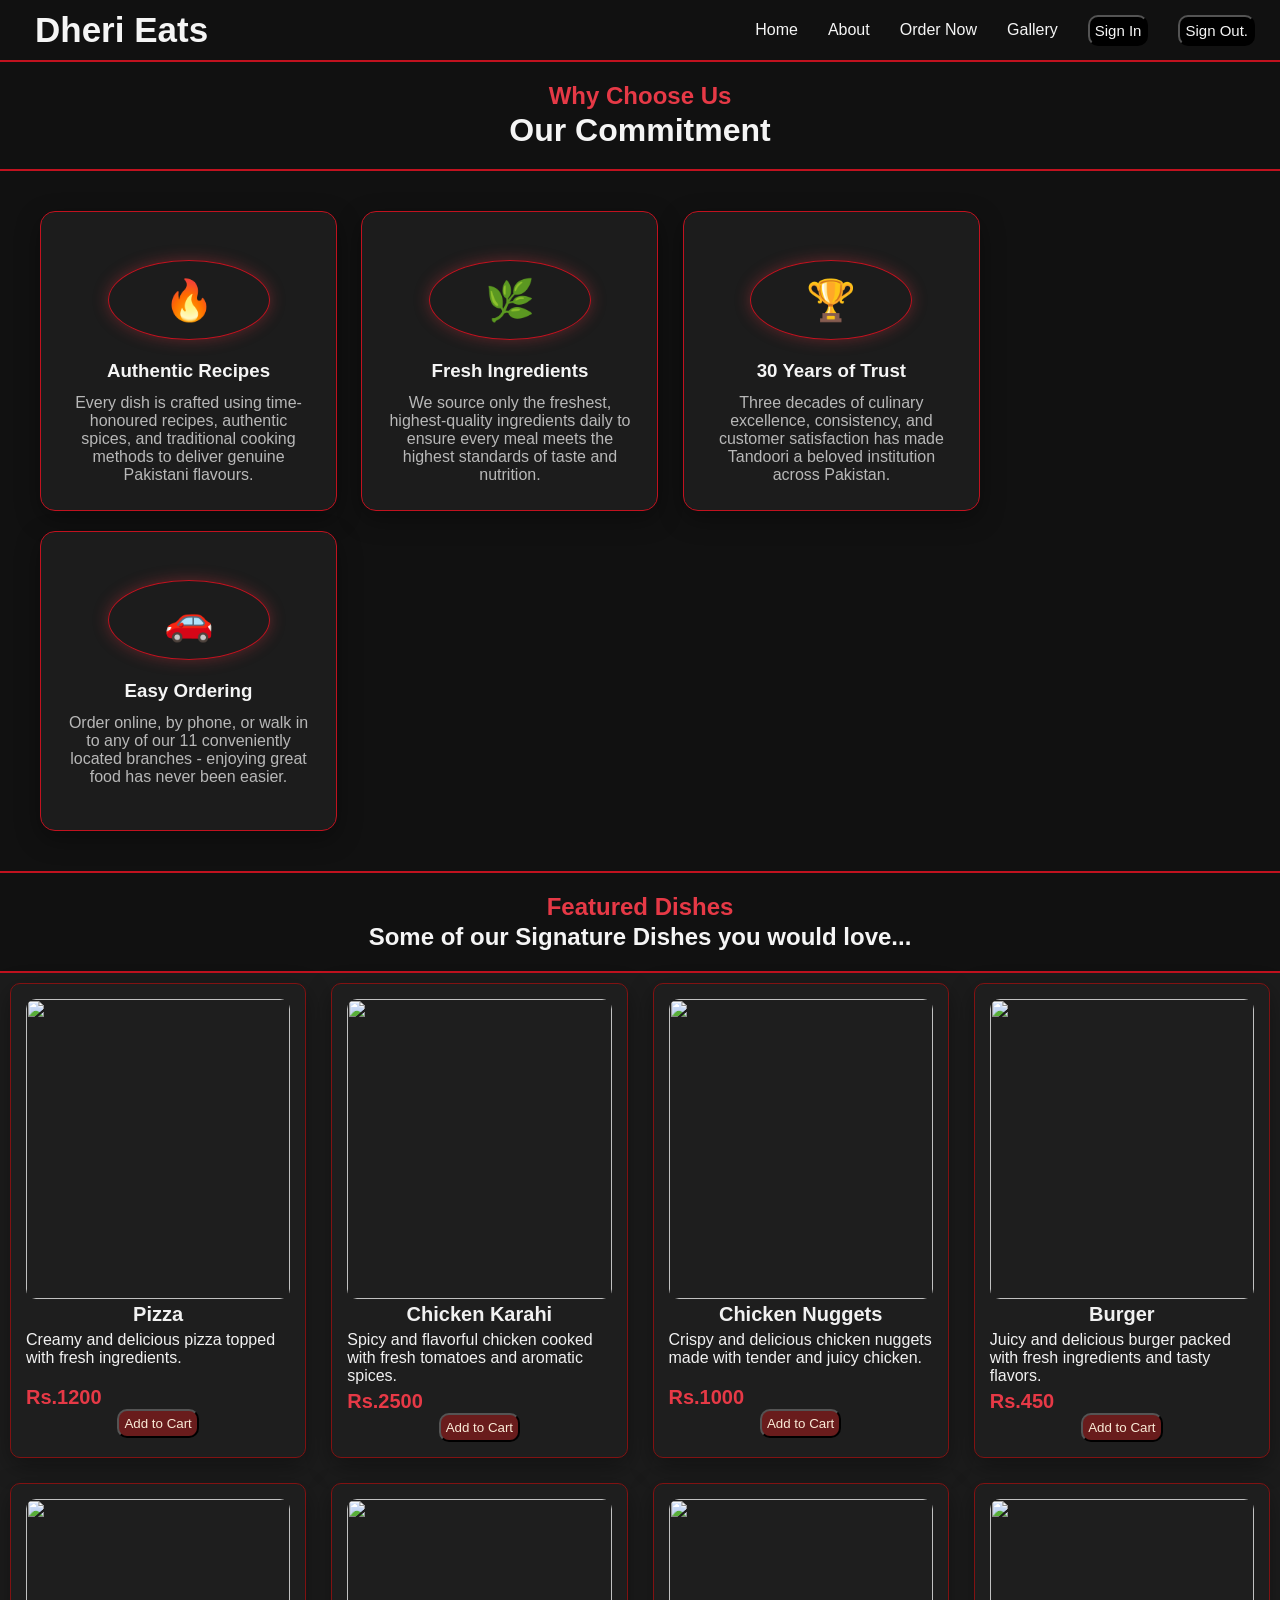
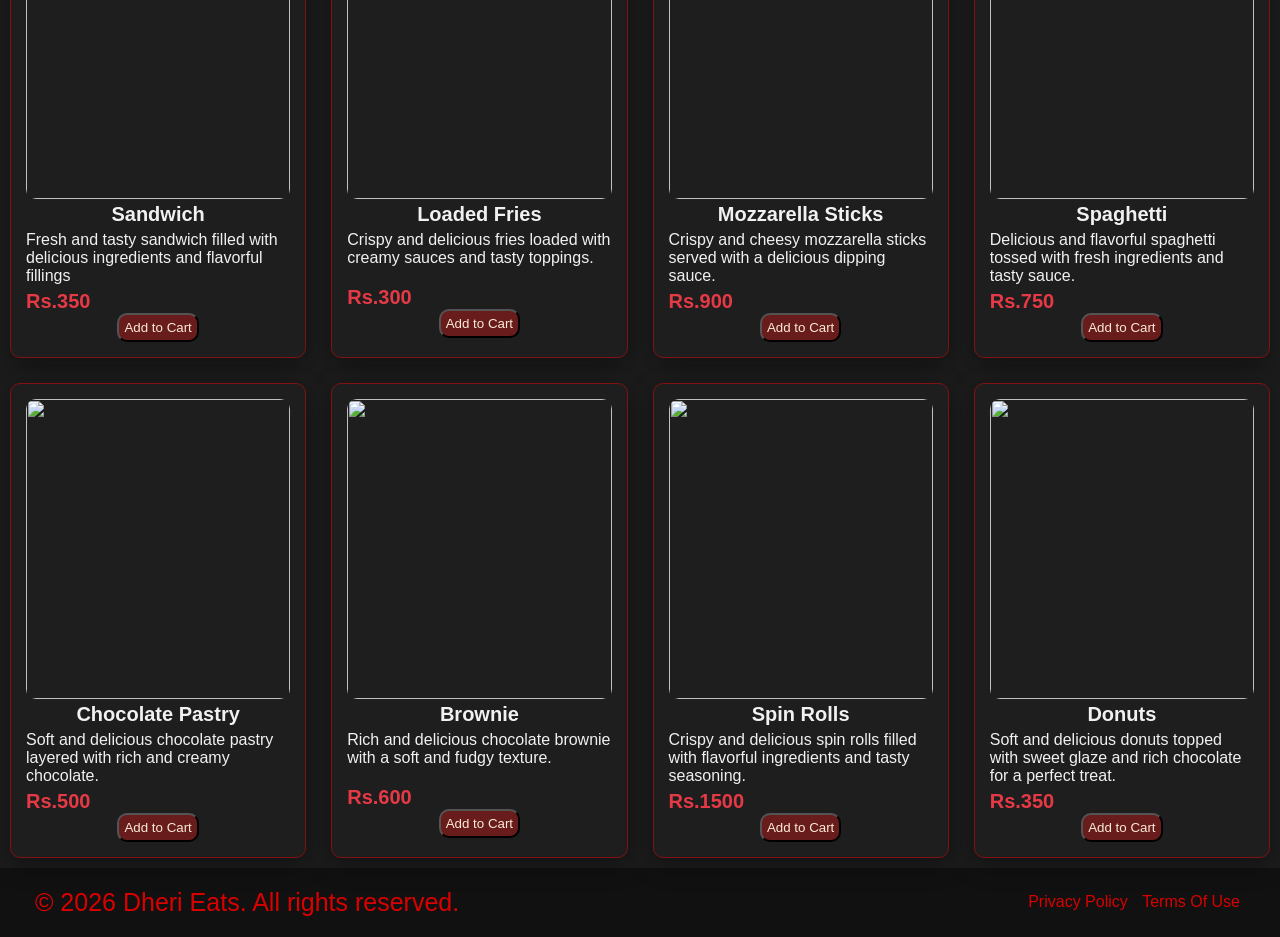
==== index.html @ 0f86bfa3 "A fast food restaurant website built with HTML and CSS." ====
<!DOCTYPE html>
<html lang="en">
<head>
    <meta charset="UTF-8">
    <meta name="viewport" content="width=device-width, initial-scale=1.0">
    <title>Dheri Eats</title>
    <link rel="icon"  type="image/png" href="logo.png">
    <link rel="stylesheet" href="style.css">
</head>  
<body>
    <header>
        <nav>
            <h1 class="logo">Dheri Eats</h1>
            <ul class="nav-links">
                <li><a href="index.html">Home</a></li>
                <li><a href="about.html">About</a></li>
                <li><a href="#">Order Now</a></li>
                <li><a href="#">Gallery</a></li>
            </ul>
            <button id="button">Sign In</button>
            <button id="button">Sign Out.</button>
        </nav>
    </header>
        <div class="hi">
            <h2>Why Choose Us</h2>
            <h1>Our Commitment</h1>
        </div>
        <div class="features">
            <div class="feature-box">
                <h1>🔥</h1>
                <h3>Authentic Recipes</h3>
                <p>Every dish is crafted using time-honoured recipes, authentic spices, and traditional cooking methods to deliver genuine Pakistani flavours.</p>
            </div>
            <div class="feature-box">
                <h1>🌿</h1>
                <h3>Fresh Ingredients</h3>
                <p>We source only the freshest, highest-quality ingredients daily to ensure every meal meets the highest standards of taste and nutrition.</p>
            </div>
            <div class="feature-box">
                <h1>🏆</h1>
                <h3>30 Years of Trust</h3>
                <p>Three decades of culinary excellence, consistency, and customer satisfaction has made Tandoori a beloved institution across Pakistan.</p>
            </div>
            <div class="feature-box">
                <h1>🚗</h1>
                <h3>Easy Ordering</h3>
                <p>Order online, by phone, or walk in to any of our 11 conveniently located branches - enjoying great food has never been easier.</p>
            </div>
        </div>
    </section>
    <section id="Container"">
        <div class="hi">
            <h2> Featured Dishes</h2>
            <h1>Some of our Signature Dishes you would love...</h1>
        </div>
        <div class="prod">
<!-------------- Pizza ------------->
            <div class="pro">
                <img src="https://encrypted-tbn0.gstatic.com/images?q=tbn:ANd9GcRBsBumL2H2ug2Rlit8L00EzILj3dkV8N6iqNgHwrkX9vrBZv5xD43jYps&s=10" alt="">
                <div class="name">
                    <h5>Pizza</h5>
                    <p>Creamy and delicious pizza topped with fresh ingredients.</p>
                    <h4>Rs.1200</h4>
                    <button>Add to Cart</button>
                </div>
            </div>
<!--------------Chicken Karahi------------->
            <div class="pro">
                <img src="https://images.pexels.com/photos/30203310/pexels-photo-30203310.jpeg?_gl=1*1vkj8l7*_ga*MjI5Mjc5MTk5LjE3ODc1NTc0MDU.*_ga_8JE65Q40S6*czE3ODc1NjExNzYkbzIkZzEkdDE3ODc1NjE0MzUkajU5JGwwJGgw" alt="">
                <div class="name">
                    <h5>Chicken Karahi</h5>
                    <p>Spicy and flavorful chicken cooked with fresh tomatoes and aromatic spices.</p>
                    <h4>Rs.2500</h4>
                    <button>Add to Cart</button>
                </div>
            </div>
<!--------------Chicken Nuggets------------->
            <div class="pro">
                <img src="https://images.pexels.com/photos/10183543/pexels-photo-10183543.jpeg?_gl=1*36pk1j*_ga*MjI5Mjc5MTk5LjE3ODc1NTc0MDU.*_ga_8JE65Q40S6*czE3ODc1NjExNzYkbzIkZzEkdDE3ODc1NjE1NjkkajMwJGwwJGgw" alt="">
                <div class="name">
                    <h5>Chicken Nuggets</h5>
                    <p>Crispy and delicious chicken nuggets made with tender and juicy chicken.</p>
                    <h4>Rs.1000</h4>
                    <button>Add to Cart</button>
                </div>
            </div>
<!------------Burger--------------->
            <div class="pro">
                <img src="https://www.allrecipes.com/thmb/5JVfA7MxfTUPfRerQMdF-nGKsLY=/1500x0/filters:no_upscale():max_bytes(150000):strip_icc()/25473-the-perfect-basic-burger-DDMFS-4x3-56eaba3833fd4a26a82755bcd0be0c54.jpg" alt="">
                <div class="name">
                    <h5>Burger</h5>
                    <p>Juicy and delicious burger packed with fresh ingredients and tasty flavors.</p>
                    <h4>Rs.450</h4>
                    <button>Add to Cart</button>
                </div>
            </div>

<!------------Sandwith--------------->
            <div class="pro">
                <img src="https://snapcalorie-webflow-website.s3.us-east-2.amazonaws.com/media/food_pics_v2/medium/cheese_pimiento_sandwitch.jpg" alt="">
                <div class="name">
                    <h5>Sandwich</h5>
                    <p>Fresh and tasty sandwich filled with delicious ingredients and flavorful fillings</p>
                    <h4>Rs.350</h4>
                    <button>Add to Cart</button>
                </div>
            </div>
<!------------Loaded Fries--------------->
            <div class="pro">
                <img src="https://images.pexels.com/photos/29285461/pexels-photo-29285461.jpeg?_gl=1*9n4w56*_ga*MjI5Mjc5MTk5LjE3ODc1NTc0MDU.*_ga_8JE65Q40S6*czE3ODc1NjExNzYkbzIkZzEkdDE3ODc1NjEyMzckajU5JGwwJGgw" alt="">
                <div class="name">
                    <h5>Loaded Fries</h5>
                    <p>Crispy and delicious fries loaded with creamy sauces and tasty toppings.</p>
                    <h4>Rs.300</h4>
                    <button>Add to Cart</button>
                </div>
            </div>
<!-------------Mozzarella sticks-------------->
            <div class="pro">
                <img src="https://www.taketwotapas.com/wp-content/uploads/2022/08/Homemade-Mozzarella-Sticks-RD-Take-Two-Tapas-20.jpg" alt="">
                <div class="name">
                    <h5>Mozzarella Sticks</h5>
                    <p>Crispy and cheesy mozzarella sticks served with a delicious dipping sauce.</p>
                    <h4>Rs.900</h4>
                    <button>Add to Cart</button>
                </div>
            </div>
<!-------------Spegatti-------------->
            <div class="pro">
                <img src="https://encrypted-tbn0.gstatic.com/images?q=tbn:ANd9GcSNV6m6uOOanWWD1sEp-k6rDo0WKxTiZfrZUnDJ-LifWQI1N7p5r6HbpwGo&s=10" alt="">
                <div class="name">
                    <h5>Spaghetti</h5>
                    <p>Delicious and flavorful spaghetti tossed with fresh ingredients and tasty sauce.</p>
                    <h4>Rs.750</h4>
                    <button>Add to Cart</button>
                </div>
            </div>
<!-------------Chocolate Pastry-------------->
            <div class="pro">
                <img src="https://stordfkenticomedia.blob.core.windows.net/df-us/rms/media/recipesmedia/recipes/retail/x17/2003/webp/feb/17244-caramel-topped-ice-cream-dessert-600x600.webp" alt="">
                <div class="name">
                    <h5>Chocolate Pastry</h5>
                    <p>Soft and delicious chocolate pastry layered with rich and creamy chocolate.</p>
                    <h4>Rs.500</h4>
                    <button>Add to Cart</button>
                </div>
            </div>
<!-------------Brownie-------------->
           <div class="pro">
                <img src="https://images.openai.com/static-rsc-4/jw7xn55jvv8m9W32An9WS5uo3zuhspx12cusLhGfjHf7-Lxxbu_hFhlMdH-6a13FtIV_SSoh40mqmIoowXGTeBlsEd2eDHv6a5dCzg-JBb8l0dXK9gVbonyXdLXIxs0oH6ZATNvOlSyG0JKzsJmSgmqmo0615C9BT8rkQG2nl5mDTGnIZkov2RnkjjCYCYVy?purpose=fullsize" alt="">
                <div class="name">
                    <h5>Brownie</h5>
                    <p>Rich and delicious chocolate brownie with a soft and fudgy texture.</p>
                    <h4>Rs.600</h4>
                    <button>Add to Cart</button>
                </div>
            </div> 
<!----------Spin Rolls-------------->
            <div class="pro">
                <img src="https://encrypted-tbn0.gstatic.com/images?q=tbn:ANd9GcQ8ZRY6P_nnwE9_Uk8qz_p_uvxrILeubV_8jVRmgTtiZHVLDWsayOAP6YU&s=10" alt="">
                <div class="name">
                    <h5>Spin Rolls</h5>
                    <p>Crispy and delicious spin rolls filled with flavorful ingredients and tasty seasoning.</p>
                    <h4>Rs.1500</h4>
                    <button>Add to Cart</button>
                </div>
            </div> 
<!----------Donuts-------------->
            <div class="pro">
                <img src="https://encrypted-tbn0.gstatic.com/images?q=tbn:ANd9GcSpb-2TBMRxUby6k395XC4sgg5Ll3euLw7Ku398KFnXVk5tbzvT9V-i5EGU&s=10" alt="">
                <div class="name">
                    <h5>Donuts</h5>
                    <p>Soft and delicious donuts topped with sweet glaze and rich chocolate for a perfect treat.</p>
                    <h4>Rs.350</h4>
                    <button>Add to Cart</button>
                </div>
            </div> 
        </div>
    </section>

    <footer>
        <p>© 2026 Dheri Eats. All rights reserved.</p>
        <div class="footer-links">
            <a href="#privacy-policy">Privacy Policy</a>
            <a href="#terms-of-use">Terms Of Use</a>
        </div>
    </footer>
</html>
---- style.css ----
*{
    padding: 0;
    margin: 0;
    box-sizing: border-box;
}
body{
    background-color:#f5e6d3;
    font-family: Arial, Helvetica, sans-serif;
}
/*.................. header................. */
header{
    background-color: #111111;
}
.logo{
    color:#F5F5F5;
    font-size:35px;
    font-weight: 600;
    padding:10px ;

}
nav{
    display:flex;
    align-items:center ;
    justify-content:space-between;
    padding-right: 25px;
    padding-left: 25px;
}
.nav-links{
    display: flex;
    gap: 30px;
    margin-left: auto;
}
li{
    display: inline-block;
    list-style: none;
}
a{
    color:#F5F5F5 ;
    text-decoration: none;
    font-weight: 500;
}
nav button{
    margin-left: 30px;
    background-color:black;
    color: #F5F5F5;
    font-size:15px;
    text-align: center;
    padding: 5px;
    border-radius: 10px;
    display: block;
}
nav button:hover{
        background-color: #241f20;
        transform: scale(1.10);
    }
    
/* .................Section Features................. */
.hi{
    text-align: center;
    background-color: #111111;
    padding: 20px;
    color: #F5F5F5;
    border-bottom: 2px solid #C1121F;
    border-top: 2px solid #C1121F ;
    
}
.hi h2 {

    color: #E63946;
    margin-bottom: 2px;
}
.hi h1 {
    color: #F5F5F5;
}
.feature-box{
    background-color: #1C1C1C;
    text-align: center;
    display: inline-block;
    vertical-align: top;
    height: 300px;
    width: 297px;
    border: 1px solid #C1121F;
    padding: 48px 24px;
    margin: 10px;
    box-shadow: 0 8px 25px rgba(0, 0, 0, 0.35);
    border-radius: 15px;
}
.feature-box h1{
    font-size: 40px;
    align-items: center;
    justify-content: center;
    display: flex;
    margin: 0 auto 20px;
    width: 80px;
    height: 80px;
    padding: 1px 80px ;
    border: 1px solid #C1121F;
    border-radius: 50%;
    box-shadow: 0 0 15px rgba(230, 57, 70, 0.35);
}
.feature-box h3{
    margin-bottom: 12px;
    color: #F5F5F5;
}
.feature-box p {
    color: #B8B8B8;
}
.features{
    background-color: #111111;
    padding:30px ;
}
/* ....................Product.................. */
.prod{
    color: #F1F1F1;
    display: grid;
    grid-template-columns: 1fr 1fr 1fr 1fr;
    gap: 25px;
    background-color:#1C1C1C;
    padding: 10px;
}

.pro{
    background-color: #1E1E1E;
    border: 1px solid #811212;
    border-radius: 10px;
    padding: 15px;
     
    box-shadow: 0 8px 25px rgba(0, 0, 0, 0.35); 
    color: #F1F1F1;
}
.pro h4{
    color: #E63946;
    font-size: 20px;
    font-weight: bold;
    padding-top:5px;
}
.pro img {
    width: 100%;
    border-radius: 10px;
    height: 300px;
    object-fit: cover;
    border-radius: 10px;
}
h5{
    text-align: center;
    font-size: 20px;
    font-weight: bold;
    padding-bottom: 5px;
}
.name p{
    min-height: 50px;
}
.name button{
    background-color:rgb(105, 28, 28) ;
    color: antiquewhite;
    text-align: center;
    padding: 5px;
    border-radius: 10px;
    margin: 0% auto;
    display: block;
    
}
/* ..................footer.................. */
footer{
    display: flex;
    background-color: #111111;
    text-decoration: none;
    text-align: center;
    justify-content:space-between;
    padding: 10px;
    padding-right: 25px;
    padding-left: 25px;
}
footer p{
    font-size:25px;
    font-weight: 300;
    padding:10px;
    color: rgb(218, 0, 0);
}
footer a{
    padding-left: 10px;
    color: rgb(218,0,0);
}
.footer-links{
    padding: 15px;
    
}
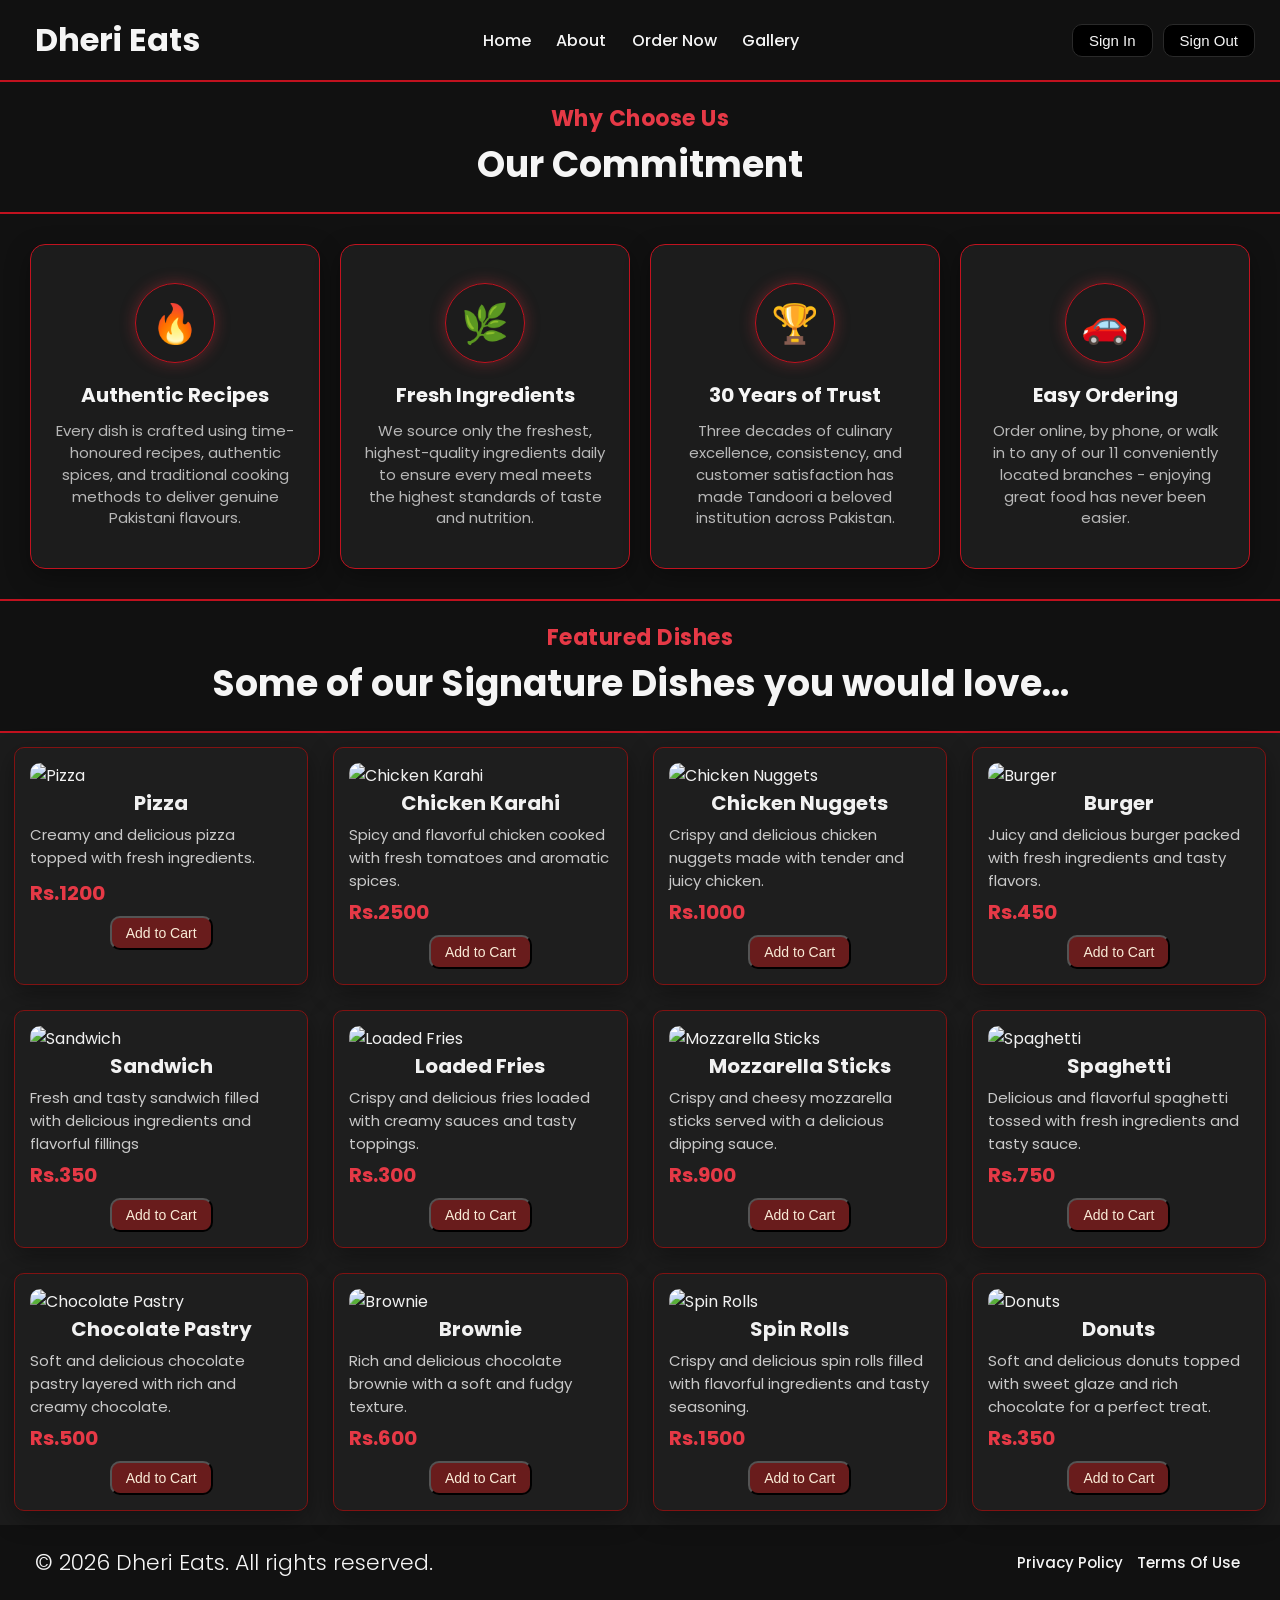
==== commit a4e9178c: "added responsiveness" ====
--- a/index.html
+++ b/index.html
@@ -5,22 +5,34 @@
     <meta name="viewport" content="width=device-width, initial-scale=1.0">
     <title>Dheri Eats</title>
     <link rel="icon"  type="image/png" href="logo.png">
+    <link rel="preconnect" href="https://fonts.googleapis.com">
+    <link rel="preconnect" href="https://fonts.gstatic.com" crossorigin>
+    <link href="https://fonts.googleapis.com/css2?family=Poppins:wght@400;500;600;700&display=swap" rel="stylesheet">
     <link rel="stylesheet" href="style.css">
 </head>  
 <body>
     <header>
         <nav>
             <h1 class="logo">Dheri Eats</h1>
-            <ul class="nav-links">
-                <li><a href="index.html">Home</a></li>
-                <li><a href="about.html">About</a></li>
-                <li><a href="#">Order Now</a></li>
-                <li><a href="#">Gallery</a></li>
-            </ul>
-            <button id="button">Sign In</button>
-            <button id="button">Sign Out.</button>
+                <ul class="nav-links">
+                    <li><a href="index.html">Home</a></li>
+                    <li><a href="about.html">About</a></li>
+                    <li><a href="#">Order Now</a></li>
+                    <li><a href="#">Gallery</a></li>
+                </ul>
+                <div class="nav-buttons">
+                    <button id="button" onclick="window.location.href='login.html'">Sign In</button>
+                    <button id="button">Sign Out</button>
+                    <button class="menu-btn" aria-label="Menu">
+                        <span></span>
+                        <span></span>
+                        <span></span>
+                    </button>
+                </div>
+            </div>
         </nav>
     </header>
+    <section>
         <div class="hi">
             <h2>Why Choose Us</h2>
             <h1>Our Commitment</h1>
@@ -48,15 +60,15 @@
             </div>
         </div>
     </section>
-    <section id="Container"">
+    <section id="Container">
         <div class="hi">
-            <h2> Featured Dishes</h2>
+            <h2>Featured Dishes</h2>
             <h1>Some of our Signature Dishes you would love...</h1>
         </div>
         <div class="prod">
 <!-------------- Pizza ------------->
             <div class="pro">
-                <img src="https://encrypted-tbn0.gstatic.com/images?q=tbn:ANd9GcRBsBumL2H2ug2Rlit8L00EzILj3dkV8N6iqNgHwrkX9vrBZv5xD43jYps&s=10" alt="">
+                <img src="https://encrypted-tbn0.gstatic.com/images?q=tbn:ANd9GcRBsBumL2H2ug2Rlit8L00EzILj3dkV8N6iqNgHwrkX9vrBZv5xD43jYps&s=10" alt="Pizza">
                 <div class="name">
                     <h5>Pizza</h5>
                     <p>Creamy and delicious pizza topped with fresh ingredients.</p>
@@ -66,7 +78,7 @@
             </div>
 <!--------------Chicken Karahi------------->
             <div class="pro">
-                <img src="https://images.pexels.com/photos/30203310/pexels-photo-30203310.jpeg?_gl=1*1vkj8l7*_ga*MjI5Mjc5MTk5LjE3ODc1NTc0MDU.*_ga_8JE65Q40S6*czE3ODc1NjExNzYkbzIkZzEkdDE3ODc1NjE0MzUkajU5JGwwJGgw" alt="">
+                <img src="https://images.pexels.com/photos/30203310/pexels-photo-30203310.jpeg?_gl=1*1vkj8l7*_ga*MjI5Mjc5MTk5LjE3ODc1NTc0MDU.*_ga_8JE65Q40S6*czE3ODc1NjExNzYkbzIkZzEkdDE3ODc1NjE0MzUkajU5JGwwJGgw" alt="Chicken Karahi">
                 <div class="name">
                     <h5>Chicken Karahi</h5>
                     <p>Spicy and flavorful chicken cooked with fresh tomatoes and aromatic spices.</p>
@@ -76,7 +88,7 @@
             </div>
 <!--------------Chicken Nuggets------------->
             <div class="pro">
-                <img src="https://images.pexels.com/photos/10183543/pexels-photo-10183543.jpeg?_gl=1*36pk1j*_ga*MjI5Mjc5MTk5LjE3ODc1NTc0MDU.*_ga_8JE65Q40S6*czE3ODc1NjExNzYkbzIkZzEkdDE3ODc1NjE1NjkkajMwJGwwJGgw" alt="">
+                <img src="https://images.pexels.com/photos/10183543/pexels-photo-10183543.jpeg?_gl=1*36pk1j*_ga*MjI5Mjc5MTk5LjE3ODc1NTc0MDU.*_ga_8JE65Q40S6*czE3ODc1NjExNzYkbzIkZzEkdDE3ODc1NjE1NjkkajMwJGwwJGgw" alt="Chicken Nuggets">
                 <div class="name">
                     <h5>Chicken Nuggets</h5>
                     <p>Crispy and delicious chicken nuggets made with tender and juicy chicken.</p>
@@ -86,7 +98,7 @@
             </div>
 <!------------Burger--------------->
             <div class="pro">
-                <img src="https://www.allrecipes.com/thmb/5JVfA7MxfTUPfRerQMdF-nGKsLY=/1500x0/filters:no_upscale():max_bytes(150000):strip_icc()/25473-the-perfect-basic-burger-DDMFS-4x3-56eaba3833fd4a26a82755bcd0be0c54.jpg" alt="">
+                <img src="https://www.allrecipes.com/thmb/5JVfA7MxfTUPfRerQMdF-nGKsLY=/1500x0/filters:no_upscale():max_bytes(150000):strip_icc()/25473-the-perfect-basic-burger-DDMFS-4x3-56eaba3833fd4a26a82755bcd0be0c54.jpg" alt="Burger">
                 <div class="name">
                     <h5>Burger</h5>
                     <p>Juicy and delicious burger packed with fresh ingredients and tasty flavors.</p>
@@ -97,7 +109,7 @@
 
 <!------------Sandwith--------------->
             <div class="pro">
-                <img src="https://snapcalorie-webflow-website.s3.us-east-2.amazonaws.com/media/food_pics_v2/medium/cheese_pimiento_sandwitch.jpg" alt="">
+                <img src="https://snapcalorie-webflow-website.s3.us-east-2.amazonaws.com/media/food_pics_v2/medium/cheese_pimiento_sandwitch.jpg" alt="Sandwich">
                 <div class="name">
                     <h5>Sandwich</h5>
                     <p>Fresh and tasty sandwich filled with delicious ingredients and flavorful fillings</p>
@@ -107,7 +119,7 @@
             </div>
 <!------------Loaded Fries--------------->
             <div class="pro">
-                <img src="https://images.pexels.com/photos/29285461/pexels-photo-29285461.jpeg?_gl=1*9n4w56*_ga*MjI5Mjc5MTk5LjE3ODc1NTc0MDU.*_ga_8JE65Q40S6*czE3ODc1NjExNzYkbzIkZzEkdDE3ODc1NjEyMzckajU5JGwwJGgw" alt="">
+                <img src="https://images.pexels.com/photos/29285461/pexels-photo-29285461.jpeg?_gl=1*9n4w56*_ga*MjI5Mjc5MTk5LjE3ODc1NTc0MDU.*_ga_8JE65Q40S6*czE3ODc1NjExNzYkbzIkZzEkdDE3ODc1NjEyMzckajU5JGwwJGgw" alt="Loaded Fries">
                 <div class="name">
                     <h5>Loaded Fries</h5>
                     <p>Crispy and delicious fries loaded with creamy sauces and tasty toppings.</p>
@@ -117,7 +129,7 @@
             </div>
 <!-------------Mozzarella sticks-------------->
             <div class="pro">
-                <img src="https://www.taketwotapas.com/wp-content/uploads/2022/08/Homemade-Mozzarella-Sticks-RD-Take-Two-Tapas-20.jpg" alt="">
+                <img src="https://www.taketwotapas.com/wp-content/uploads/2022/08/Homemade-Mozzarella-Sticks-RD-Take-Two-Tapas-20.jpg" alt="Mozzarella Sticks">
                 <div class="name">
                     <h5>Mozzarella Sticks</h5>
                     <p>Crispy and cheesy mozzarella sticks served with a delicious dipping sauce.</p>
@@ -127,7 +139,7 @@
             </div>
 <!-------------Spegatti-------------->
             <div class="pro">
-                <img src="https://encrypted-tbn0.gstatic.com/images?q=tbn:ANd9GcSNV6m6uOOanWWD1sEp-k6rDo0WKxTiZfrZUnDJ-LifWQI1N7p5r6HbpwGo&s=10" alt="">
+                <img src="https://encrypted-tbn0.gstatic.com/images?q=tbn:ANd9GcSNV6m6uOOanWWD1sEp-k6rDo0WKxTiZfrZUnDJ-LifWQI1N7p5r6HbpwGo&s=10" alt="Spaghetti">
                 <div class="name">
                     <h5>Spaghetti</h5>
                     <p>Delicious and flavorful spaghetti tossed with fresh ingredients and tasty sauce.</p>
@@ -137,7 +149,7 @@
             </div>
 <!-------------Chocolate Pastry-------------->
             <div class="pro">
-                <img src="https://stordfkenticomedia.blob.core.windows.net/df-us/rms/media/recipesmedia/recipes/retail/x17/2003/webp/feb/17244-caramel-topped-ice-cream-dessert-600x600.webp" alt="">
+                <img src="https://stordfkenticomedia.blob.core.windows.net/df-us/rms/media/recipesmedia/recipes/retail/x17/2003/webp/feb/17244-caramel-topped-ice-cream-dessert-600x600.webp" alt="Chocolate Pastry">
                 <div class="name">
                     <h5>Chocolate Pastry</h5>
                     <p>Soft and delicious chocolate pastry layered with rich and creamy chocolate.</p>
@@ -147,7 +159,7 @@
             </div>
 <!-------------Brownie-------------->
            <div class="pro">
-                <img src="https://images.openai.com/static-rsc-4/jw7xn55jvv8m9W32An9WS5uo3zuhspx12cusLhGfjHf7-Lxxbu_hFhlMdH-6a13FtIV_SSoh40mqmIoowXGTeBlsEd2eDHv6a5dCzg-JBb8l0dXK9gVbonyXdLXIxs0oH6ZATNvOlSyG0JKzsJmSgmqmo0615C9BT8rkQG2nl5mDTGnIZkov2RnkjjCYCYVy?purpose=fullsize" alt="">
+                <img src="https://images.openai.com/static-rsc-4/jw7xn55jvv8m9W32An9WS5uo3zuhspx12cusLhGfjHf7-Lxxbu_hFhlMdH-6a13FtIV_SSoh40mqmIoowXGTeBlsEd2eDHv6a5dCzg-JBb8l0dXK9gVbonyXdLXIxs0oH6ZATNvOlSyG0JKzsJmSgmqmo0615C9BT8rkQG2nl5mDTGnIZkov2RnkjjCYCYVy?purpose=fullsize" alt="Brownie">
                 <div class="name">
                     <h5>Brownie</h5>
                     <p>Rich and delicious chocolate brownie with a soft and fudgy texture.</p>
@@ -157,7 +169,7 @@
             </div> 
 <!----------Spin Rolls-------------->
             <div class="pro">
-                <img src="https://encrypted-tbn0.gstatic.com/images?q=tbn:ANd9GcQ8ZRY6P_nnwE9_Uk8qz_p_uvxrILeubV_8jVRmgTtiZHVLDWsayOAP6YU&s=10" alt="">
+                <img src="https://encrypted-tbn0.gstatic.com/images?q=tbn:ANd9GcQ8ZRY6P_nnwE9_Uk8qz_p_uvxrILeubV_8jVRmgTtiZHVLDWsayOAP6YU&s=10" alt="Spin Rolls">
                 <div class="name">
                     <h5>Spin Rolls</h5>
                     <p>Crispy and delicious spin rolls filled with flavorful ingredients and tasty seasoning.</p>
@@ -167,7 +179,7 @@
             </div> 
 <!----------Donuts-------------->
             <div class="pro">
-                <img src="https://encrypted-tbn0.gstatic.com/images?q=tbn:ANd9GcSpb-2TBMRxUby6k395XC4sgg5Ll3euLw7Ku398KFnXVk5tbzvT9V-i5EGU&s=10" alt="">
+                <img src="https://encrypted-tbn0.gstatic.com/images?q=tbn:ANd9GcSpb-2TBMRxUby6k395XC4sgg5Ll3euLw7Ku398KFnXVk5tbzvT9V-i5EGU&s=10" alt="Donuts">
                 <div class="name">
                     <h5>Donuts</h5>
                     <p>Soft and delicious donuts topped with sweet glaze and rich chocolate for a perfect treat.</p>
@@ -185,4 +197,5 @@
             <a href="#terms-of-use">Terms Of Use</a>
         </div>
     </footer>
-</html>
+</body>
+</html>
--- a/style.css
+++ b/style.css
@@ -5,161 +5,255 @@
 }
 body{
     background-color:#f5e6d3;
-    font-family: Arial, Helvetica, sans-serif;
+    font-family: 'Poppins', Arial, Helvetica, sans-serif;
+    width: 100%;
 }
 /*.................. header................. */
 header{
     background-color: #111111;
+    box-shadow: 0 2px 12px rgba(0,0,0,0.4);
 }
 .logo{
     color:#F5F5F5;
-    font-size:35px;
-    font-weight: 600;
-    padding:10px ;
-
+    font-size: clamp(14px, 4vw, 32px);
+    font-weight: 700;
+    padding:10px;
+    white-space: nowrap;
+    flex-shrink: 0;
 }
 nav{
     display:flex;
-    align-items:center ;
+    align-items:center;
     justify-content:space-between;
-    padding-right: 25px;
-    padding-left: 25px;
+    flex-wrap: nowrap;
+    padding: 6px clamp(8px, 3vw, 25px);
+    gap: clamp(6px, 2vw, 20px);
+    overflow-x: auto;
+    -ms-overflow-style: none;
+    scrollbar-width: none;
+}
+nav::-webkit-scrollbar{
+    display: none;
 }
 .nav-links{
     display: flex;
-    gap: 30px;
-    margin-left: auto;
+    gap: clamp(0.4rem, 2vw, 2rem);
+    flex-wrap: nowrap;
+    flex-shrink: 0;
+}
+.nav-buttons{
+    display: flex;
+    align-items: center;
+    gap: clamp(5px, 1.2vw, 10px);
+    flex-wrap: nowrap;
+    flex-shrink: 0;
 }
 li{
     display: inline-block;
     list-style: none;
+    white-space: nowrap;
 }
 a{
-    color:#F5F5F5 ;
+    color:#F5F5F5;
     text-decoration: none;
     font-weight: 500;
+    font-size: clamp(11px, 1.6vw, 16px);
+    transition: color 0.2s ease;
+    white-space: nowrap;
+}
+a:hover{
+    color: #E63946;
 }
 nav button{
-    margin-left: 30px;
-    background-color:black;
-    color: #F5F5F5;
-    font-size:15px;
-    text-align: center;
-    padding: 5px;
+    background-color: black;
+    color: #F5F5F5;
+    font-size: clamp(10px, 1.5vw, 15px);
+    text-align: center;
+    padding: clamp(5px, 1vw, 7px) clamp(8px, 2vw, 16px);
+    border: 1px solid #2a2a2a;
     border-radius: 10px;
     display: block;
+    white-space: nowrap;
+    flex-shrink: 0;
+    transition: background-color 0.2s ease, transform 0.2s ease;
 }
 nav button:hover{
-        background-color: #241f20;
-        transform: scale(1.10);
-    }
-    
+    background-color: #241f20;
+    transform: scale(1.06);
+}
+.menu-btn{
+    display: none;
+    flex-direction: column;
+    align-items: center;
+    justify-content: center;
+    gap: clamp(3px, 0.8vw, 5px);
+    width: clamp(34px, 5vw, 42px);
+    height: clamp(34px, 5vw, 42px);
+    padding: 0;
+    background-color: black;
+    border: 1px solid #2a2a2a;
+    border-radius: 10px;
+    cursor: pointer;
+    flex-shrink: 0;
+    transition: background-color 0.2s ease, transform 0.2s ease;
+}
+.menu-btn span{
+    display: block;
+    width: clamp(16px, 2.4vw, 20px);
+    height: 2px;
+    background-color: #F5F5F5;
+    border-radius: 2px;
+    transition: background-color 0.2s ease;
+}
+.menu-btn:hover{
+    background-color: #241f20;
+    transform: scale(1.06);
+}
+.menu-btn:hover span{
+    background-color: #E63946;
+}
 /* .................Section Features................. */
 .hi{
     text-align: center;
     background-color: #111111;
-    padding: 20px;
+    padding: clamp(16px, 3vw, 20px);
     color: #F5F5F5;
     border-bottom: 2px solid #C1121F;
-    border-top: 2px solid #C1121F ;
-    
+    border-top: 2px solid #C1121F;
 }
 .hi h2 {
-
     color: #E63946;
     margin-bottom: 2px;
+    font-size: clamp(16px, 2.6vw, 22px);
+    letter-spacing: 0.5px;
 }
 .hi h1 {
     color: #F5F5F5;
+    font-size: clamp(22px, 4.5vw, 36px);
+}
+.features{
+    background-color: #111111;
+    padding: clamp(14px, 3vw, 30px);
+    display: grid;
+    grid-template-columns: repeat(4, minmax(0, 1fr));
+    gap: clamp(10px, 1.6vw, 20px);
+    max-width: 1400px;
+    margin: 0 auto;
 }
 .feature-box{
     background-color: #1C1C1C;
     text-align: center;
-    display: inline-block;
-    vertical-align: top;
-    height: 300px;
-    width: 297px;
+    min-height: 220px;
+    height: auto;
+    width: 100%;
+    min-width: 0;
     border: 1px solid #C1121F;
-    padding: 48px 24px;
-    margin: 10px;
+    padding: clamp(20px, 3vw, 48px) clamp(14px, 2vw, 24px);
+    margin: 0;
     box-shadow: 0 8px 25px rgba(0, 0, 0, 0.35);
     border-radius: 15px;
+    display: flex;
+    flex-direction: column;
+    align-items: center;
+    justify-content: center;
+    transition: transform 0.25s ease, box-shadow 0.25s ease, border-color 0.25s ease;
+}
+.feature-box:hover{
+    transform: translateY(-6px);
+    box-shadow: 0 14px 30px rgba(0, 0, 0, 0.5);
+    border-color: #E63946;
 }
 .feature-box h1{
-    font-size: 40px;
+    font-size: clamp(24px, 3vw, 40px);
     align-items: center;
     justify-content: center;
     display: flex;
-    margin: 0 auto 20px;
-    width: 80px;
-    height: 80px;
-    padding: 1px 80px ;
+    margin: 0 auto clamp(12px, 2vw, 20px);
+    width: clamp(64px, 8vw, 80px);
+    height: clamp(64px, 8vw, 80px);
+    padding: 0;
     border: 1px solid #C1121F;
     border-radius: 50%;
     box-shadow: 0 0 15px rgba(230, 57, 70, 0.35);
+    flex-shrink: 0;
 }
 .feature-box h3{
-    margin-bottom: 12px;
-    color: #F5F5F5;
+    margin-bottom: clamp(6px, 1.2vw, 12px);
+    color: #F5F5F5;
+    font-size: clamp(15px, 1.8vw, 20px);
+    line-height: 1.25;
 }
 .feature-box p {
     color: #B8B8B8;
-}
-.features{
-    background-color: #111111;
-    padding:30px ;
-}
+    font-size: clamp(12px, 1.3vw, 15px);
+    line-height: 1.45;
+}
+
 /* ....................Product.................. */
 .prod{
     color: #F1F1F1;
     display: grid;
-    grid-template-columns: 1fr 1fr 1fr 1fr;
-    gap: 25px;
+    grid-template-columns: repeat(4, minmax(0, 1fr));
+    gap: clamp(12px, 2vw, 25px);
     background-color:#1C1C1C;
-    padding: 10px;
+    padding: clamp(10px, 2vw, 14px);
+    max-width: 1400px;
+    margin: 0 auto;
 }
 
 .pro{
     background-color: #1E1E1E;
     border: 1px solid #811212;
     border-radius: 10px;
-    padding: 15px;
-     
-    box-shadow: 0 8px 25px rgba(0, 0, 0, 0.35); 
+    padding: clamp(10px, 1.5vw, 15px);
+    min-width: 0;
+    box-shadow: 0 8px 25px rgba(0, 0, 0, 0.35);
     color: #F1F1F1;
+    transition: transform 0.25s ease, box-shadow 0.25s ease;
+}
+.pro:hover{
+    transform: translateY(-4px);
+    box-shadow: 0 12px 28px rgba(0, 0, 0, 0.5);
 }
 .pro h4{
     color: #E63946;
-    font-size: 20px;
+    font-size: clamp(13px, 1.6vw, 20px);
     font-weight: bold;
     padding-top:5px;
 }
 .pro img {
     width: 100%;
     border-radius: 10px;
-    height: 300px;
+    height: clamp(160px, 28vw, 300px);
     object-fit: cover;
-    border-radius: 10px;
 }
 h5{
     text-align: center;
-    font-size: 20px;
+    font-size: clamp(13px, 1.8vw, 20px);
     font-weight: bold;
     padding-bottom: 5px;
 }
 .name p{
     min-height: 50px;
+    font-size: clamp(11px, 1.4vw, 15px);
+    color: #C9C9C9;
 }
 .name button{
-    background-color:rgb(105, 28, 28) ;
+    background-color: rgb(105, 28, 28);
     color: antiquewhite;
     text-align: center;
-    padding: 5px;
-    border-radius: 10px;
-    margin: 0% auto;
+    padding: 7px 14px;
+    border-radius: 10px;
+    margin: 8px auto 0;
     display: block;
-    
-}
+    font-size: clamp(11px, 1.4vw, 14px);
+    transition: background-color 0.2s ease, transform 0.2s ease;
+}
+.name button:hover{
+    background-color: rgb(140, 36, 36);
+    transform: scale(1.05);
+}
+
 /* ..................footer.................. */
 footer{
     display: flex;
@@ -167,21 +261,76 @@
     text-decoration: none;
     text-align: center;
     justify-content:space-between;
-    padding: 10px;
-    padding-right: 25px;
-    padding-left: 25px;
+    align-items: center;
+    padding: 10px clamp(14px, 3vw, 25px);
+    flex-wrap: wrap;
+    gap: 10px;
 }
 footer p{
-    font-size:25px;
+    font-size: clamp(14px, 3vw, 22px);
     font-weight: 300;
     padding:10px;
-    color: rgb(218, 0, 0);
+    color: #F5F5F5;
 }
 footer a{
     padding-left: 10px;
-    color: rgb(218,0,0);
+    color: #F5F5F5;
+    font-size: clamp(12px, 1.5vw, 15px);
+    transition: opacity 0.2s ease;
+}
+footer a:hover{
+    color: #E63946;
 }
 .footer-links{
     padding: 15px;
-    
-}
+}
+/* ==================== RESPONSIVE ==================== */
+@media (max-width: 750px){
+    .nav-links{
+        display: none;
+    }
+    .menu-btn{
+        display: flex;
+    }
+}
+
+@media (max-width: 1024px){
+    .features{
+        grid-template-columns: repeat(2, minmax(0, 1fr));
+    }
+    .prod{
+        grid-template-columns: repeat(3, minmax(0, 1fr));
+    }
+}
+
+@media (max-width: 768px){
+    .prod{
+        grid-template-columns: repeat(2, minmax(0, 1fr));
+    }
+    footer{
+        justify-content: center;
+        text-align: center;
+    }
+}
+
+@media (max-width: 480px){
+    .features{
+        grid-template-columns: 1fr;
+    }
+    .prod{
+        grid-template-columns: 1fr;
+    }
+    .pro img{
+        height: 220px;
+    }
+}
+
+@media (max-width: 360px){
+    nav{
+        padding: 6px 6px;
+        gap: 4px;
+    }
+    .logo{
+        padding: 6px;
+    }
+}
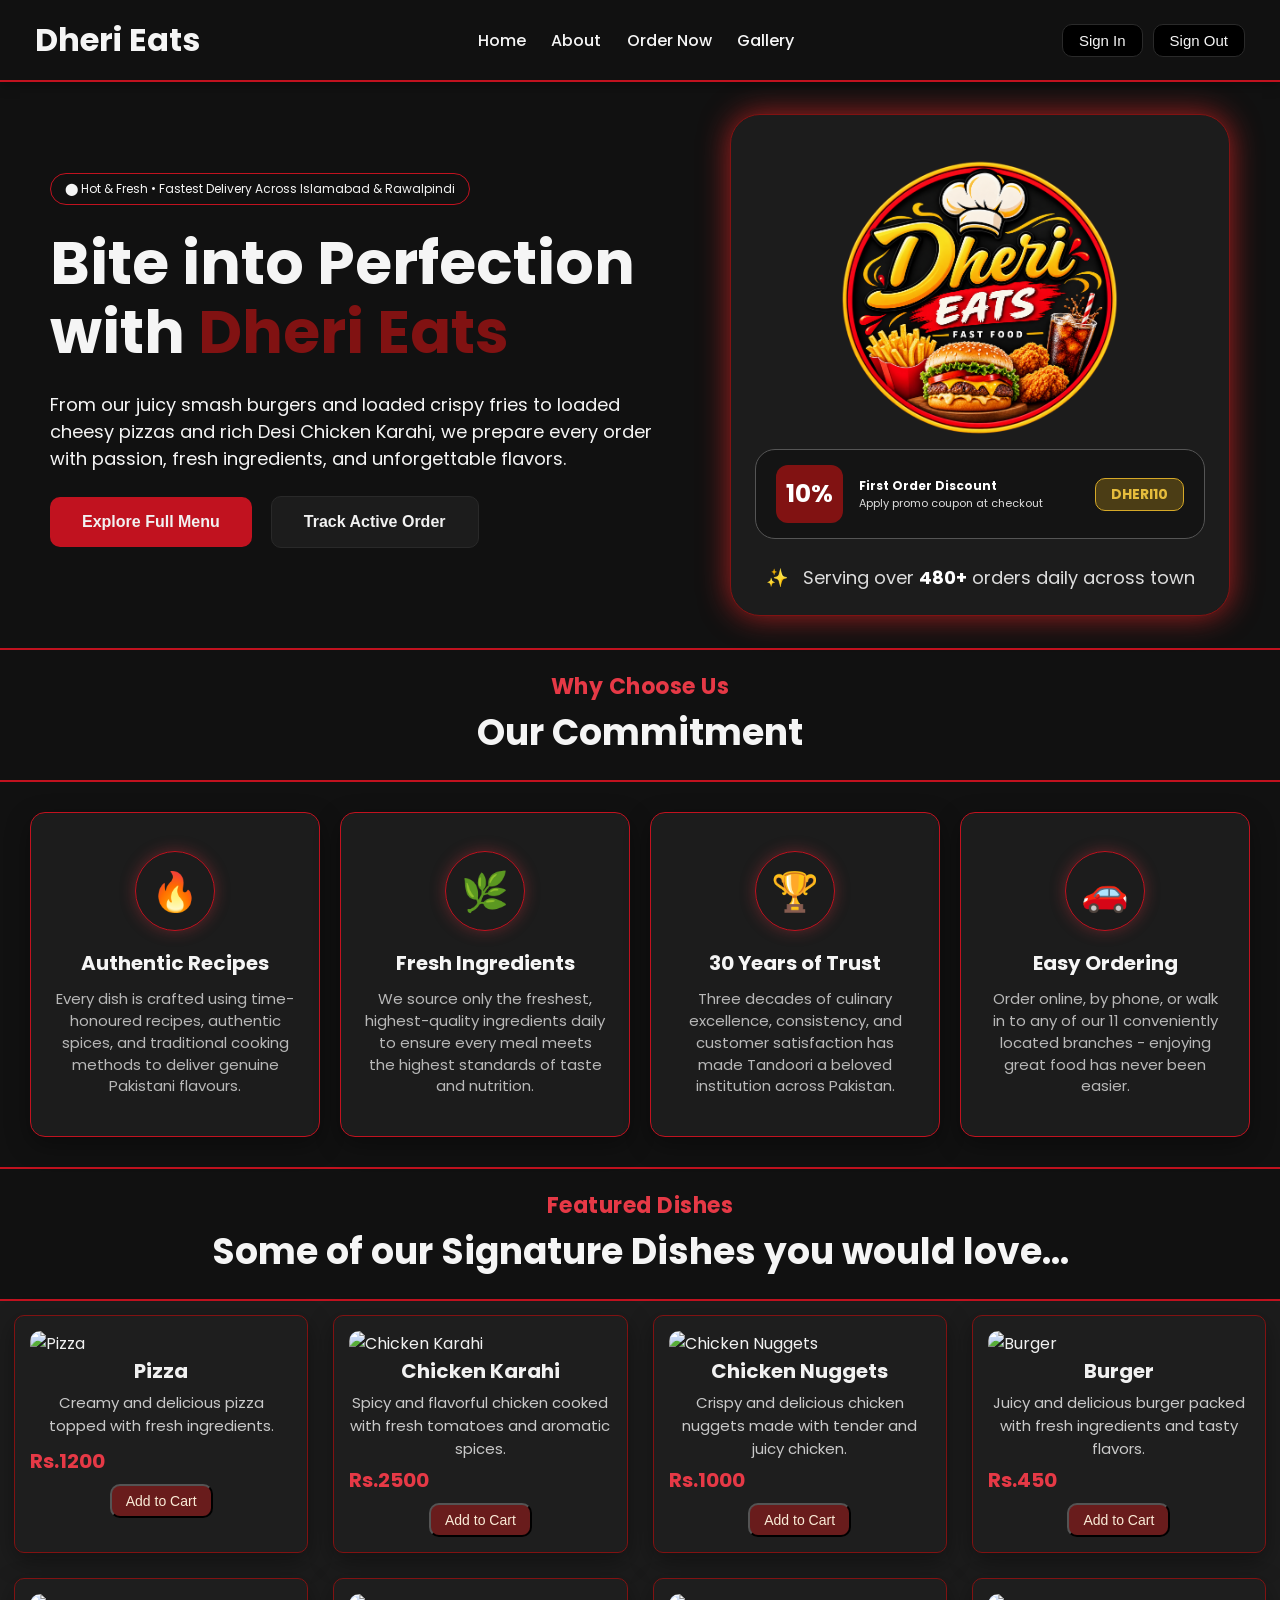
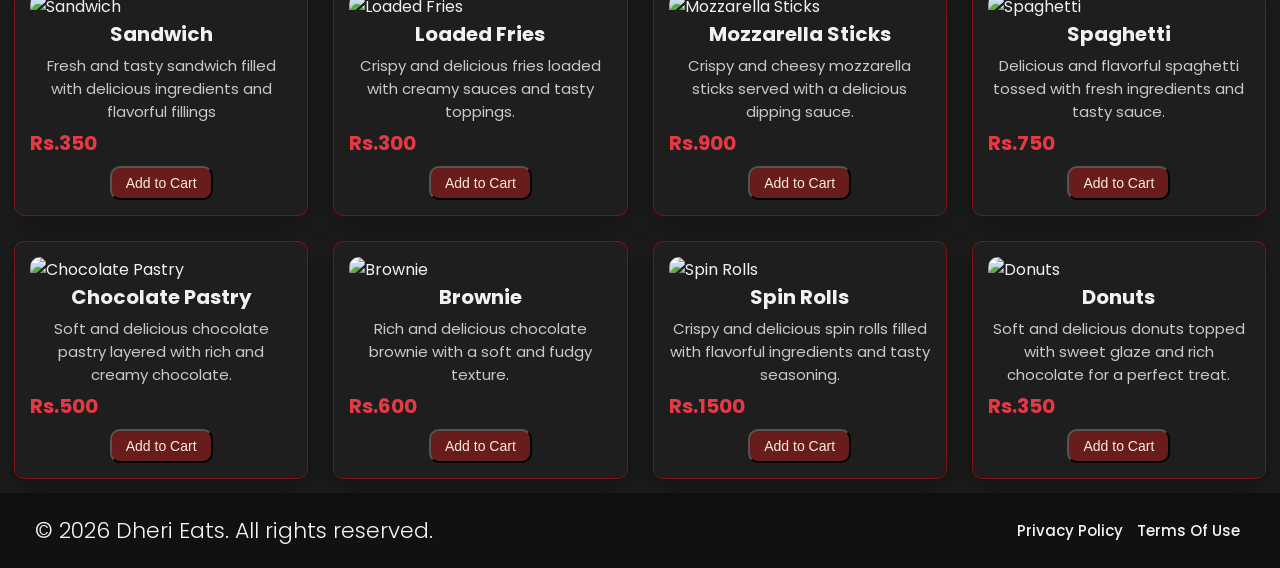
==== commit 687190c4: "Fix hero section responsiveness problem." ====
--- a/index.html
+++ b/index.html
@@ -1,6 +1,7 @@
 <!DOCTYPE html>
 <html lang="en">
 <head>
+    <meta name="google-site-verification" content="OfBGe7Ceis5n0gYkFJtfsS7YjmbLxrNNZ_BGWQvXcbY" />
     <meta charset="UTF-8">
     <meta name="viewport" content="width=device-width, initial-scale=1.0">
     <title>Dheri Eats</title>
@@ -8,30 +9,66 @@
     <link rel="preconnect" href="https://fonts.googleapis.com">
     <link rel="preconnect" href="https://fonts.gstatic.com" crossorigin>
     <link href="https://fonts.googleapis.com/css2?family=Poppins:wght@400;500;600;700&display=swap" rel="stylesheet">
-    <link rel="stylesheet" href="style.css">
+    <link rel="stylesheet" href="https://cdnjs.cloudflare.com/ajax/libs/font-awesome/7.3.1/css/all.min.css" integrity="sha512-QeR2VH+lsBE5LSAe1Q5EnTBbe7XTBubt8dG93Y7gidSgdMCr8nVqKcfKAMyN96SV8KDbZVTDXChatu5G2KQGzg==" crossorigin="anonymous" referrerpolicy="no-referrer" />
+    <link rel="stylesheet" href="index.css">
 </head>  
 <body>
     <header>
         <nav>
             <h1 class="logo">Dheri Eats</h1>
-                <ul class="nav-links">
-                    <li><a href="index.html">Home</a></li>
-                    <li><a href="about.html">About</a></li>
-                    <li><a href="#">Order Now</a></li>
-                    <li><a href="#">Gallery</a></li>
-                </ul>
-                <div class="nav-buttons">
-                    <button id="button" onclick="window.location.href='login.html'">Sign In</button>
-                    <button id="button">Sign Out</button>
-                    <button class="menu-btn" aria-label="Menu">
-                        <span></span>
-                        <span></span>
-                        <span></span>
-                    </button>
-                </div>
+            <ul class="nav-links" id="navLinks">
+                <li><a href="home.html">Home</a></li>
+                <li><a href="about.html">About</a></li>
+                <li><a href="#">Order Now</a></li>
+                <li><a href="#">Gallery</a></li>
+            </ul>
+            <div class="nav-buttons">
+                <button id="button" onclick="window.location.href='login.html'">Sign In</button>
+                <button id="button">Sign Out</button>
+                <i class="fa-solid fa-cart-shopping"></i>
+                <button class="menu-btn" id="menuBtn" aria-label="Toggle menu" aria-expanded="false" aria-controls="navLinks">
+                    <span></span>
+                    <span></span>
+                    <span></span>
+                </button>
             </div>
         </nav>
     </header>
+    <section class="hero">
+        <div class="hero1">
+            <div class="hero-line">⬤    Hot & Fresh • Fastest Delivery Across Islamabad & Rawalpindi</div>
+            <h1 class="hero-header">Bite into Perfection with <span>Dheri Eats</span></h1>
+            <p>From our juicy smash burgers and loaded crispy fries to loaded cheesy pizzas and rich Desi Chicken Karahi, we prepare every order with passion, fresh ingredients, and unforgettable flavors.</p>
+            <button class="hero-but">Explore Full Menu</button>
+            <button class="hero-track">Track Active Order</button>
+        </div>
+        <div class="hero2">
+
+    <div class="box">
+
+        <img src="logo.png" alt="logo" class="logo">
+
+        <div class="discount">
+            <div class="discount-percent">10%</div>
+
+            <div class="discount-text">
+                <h3>First Order Discount</h3>
+                <p>Apply promo coupon at checkout</p>
+            </div>
+
+            <div class="coupon">DHERI10</div>
+        </div>
+
+        <div class="orders">
+            ✨ &nbsp; Serving over <b>480+</b> orders daily across town
+        </div>
+
+    </div>
+
+</div>
+
+    </section>
+
     <section>
         <div class="hi">
             <h2>Why Choose Us</h2>
--- a/index.css
+++ b/index.css
@@ -0,0 +1,555 @@
+
+*{
+    padding: 0;
+    margin: 0;
+    box-sizing: border-box;
+}
+body{
+    background-color:#111111;
+    font-family: 'Poppins', Arial, Helvetica, sans-serif;
+    width: 100%;
+    overflow-x: hidden;
+}
+/*.................. header................. */
+header{
+    background-color: #111111;
+    box-shadow: 0 2px 12px rgba(0,0,0,0.4);
+    border-bottom:2px solid #C1121F; 
+    position: relative;
+}
+.logo{
+    color:#F5F5F5;
+    font-size: clamp(14px, 4vw, 32px);
+    font-weight: 700;
+    padding:10px;
+    white-space: nowrap;
+    flex-shrink: 0;
+}
+nav{
+    display:flex;
+    align-items:center;
+    justify-content:space-between;
+    flex-wrap: nowrap;
+    padding: 6px clamp(8px, 3vw, 25px);
+    gap: clamp(6px, 2vw, 20px);
+    overflow-x: auto;
+    -ms-overflow-style: none;
+    scrollbar-width: none;
+}
+.nav-links{
+    display: flex;
+    gap: clamp(0.4rem, 2vw, 2rem);
+    flex-wrap: nowrap;
+    flex-shrink: 0;
+}
+.nav-buttons{
+    display: flex;
+    align-items: center;
+    gap: clamp(5px, 1.2vw, 10px);
+    flex-wrap: nowrap;
+    flex-shrink: 0;
+}
+.fa-cart-shopping{
+    font-size: 25px;
+    color: #f5f5f5;
+} 
+li{
+    display: inline-block;
+    list-style: none;
+    white-space: nowrap;
+}
+a{
+    color:#F5F5F5;
+    text-decoration: none;
+    font-weight: 500;
+    font-size: clamp(11px, 1.6vw, 16px);
+    transition: color 0.2s ease;
+    white-space: nowrap;
+}
+a:hover{
+    color: #E63946;
+}
+nav button{
+    background-color: black;
+    color: #F5F5F5;
+    font-size: clamp(10px, 1.5vw, 15px);
+    text-align: center;
+    padding: clamp(5px, 1vw, 7px) clamp(8px, 2vw, 16px);
+    border: 1px solid #2a2a2a;
+    border-radius: 10px;
+    display: block;
+    white-space: nowrap;
+    flex-shrink: 0;
+    transition: background-color 0.2s ease, transform 0.2s ease;
+}
+nav button:hover{
+    background-color: #241f20;
+    transform: scale(1.06);
+}
+.menu-btn{
+    display: none;
+    flex-direction: column;
+    align-items: center;
+    justify-content: center;
+    gap: clamp(3px, 0.8vw, 5px);
+    width: clamp(34px, 5vw, 42px);
+    height: clamp(34px, 5vw, 42px);
+    padding: 0;
+    background-color: black;
+    border: 1px solid #2a2a2a;
+    border-radius: 10px;
+    cursor: pointer;
+    flex-shrink: 0;
+    transition: background-color 0.2s ease, transform 0.2s ease;
+}
+.menu-btn span{
+    display: block;
+    width: clamp(16px, 2.4vw, 20px);
+    height: 2px;
+    background-color: #F5F5F5;
+    border-radius: 2px;
+    transition: transform 0.2s ease, opacity 0.2s ease, background-color 0.2s ease;
+}
+.menu-btn:hover{
+    background-color: #241f20;
+    transform: scale(1.06);
+}
+.menu-btn:hover span{
+    background-color: #E63946;
+}
+/* Hamburger -> X animation when open */
+.menu-btn.open span:nth-child(1){
+    transform: translateY(6px) rotate(45deg);
+}
+.menu-btn.open span:nth-child(2){
+    opacity: 0;
+}
+.menu-btn.open span:nth-child(3){
+    transform: translateY(-6px) rotate(-45deg);
+}
+/*........hero section..................*/
+.hero{
+    background-color: #111111;
+    color: #f5f5f5;
+    padding: clamp(20px, 5vw, 32px) clamp(16px, 6vw, 50px);
+    display: flex;
+    flex-wrap: wrap;
+    gap: clamp(24px, 5vw, 60px);
+    align-items: center;
+    justify-content: center;
+}
+.hero1{
+    flex: 1 1 420px;
+    min-width: 0;
+    max-width: 640px;
+}
+.hero2{
+    flex: 1 1 320px;
+    min-width: 0;
+    max-width: 500px;
+    display: flex;
+    justify-content: center;
+}
+.hero-line {
+    text-align: center;
+    font-size: clamp(10px, 1.4vw, 12px);
+    padding: 6px 14px;
+    border: 1px solid #C1121F;
+    border-radius: 24px;
+    margin-bottom: 24px;
+    width: fit-content;
+}
+.hero-header{
+    font-size: clamp(28px, 6vw, 60px);
+    margin-bottom: 24px;
+    font-weight: 700;
+    line-height: 1.15;
+}
+.hero-header span{
+    color: #811212;
+}
+.hero p{
+    font-size: clamp(14px, 2vw, 18px);
+    margin-bottom: 24px;
+}
+.hero-but{
+    background-color: #C1121F;
+    color:#F1F1F1;
+    padding: clamp(12px, 2vw, 16px) clamp(20px, 3vw, 32px);
+    border: none;
+    border-radius: 10px ;
+    font-size: clamp(13px, 1.6vw, 16px);
+    font-weight:700;
+    margin-right: 15px;
+    margin-bottom: 10px;
+} 
+.hero-but:hover{
+    background-color:#c51e29;
+} 
+.hero-track{
+    background-color: #1C1C1C;
+    color:#F1F1F1;
+    padding: clamp(12px, 2vw, 16px) clamp(20px, 3vw, 32px);
+    border: none;
+    border-radius: 10px ;
+    font-size: clamp(13px, 1.6vw, 16px);
+    font-weight:700;
+    border:1px solid #292929;
+    margin-bottom: 10px;
+}
+.hero-track:hover{
+    border: 1px solid #d6a928;
+    background-color: #272727;
+}
+.box {
+    width: 100%;
+    max-width: 500px;
+    background-color: #1C1C1C;
+    height: auto;
+    padding: clamp(16px, 3vw, 24px);
+    border: 1px solid #811212;
+    border-radius: 30px;
+    display: flex;
+    flex-direction: column;
+    align-items: center;
+    box-shadow: 0 0 30px rgba(206, 35, 35, 0.8);
+}
+.box .logo {
+    width: clamp(140px, 40vw, 300px);
+    height: clamp(140px, 40vw, 300px);
+    object-fit: contain;
+    margin-top: 10px;
+}
+.discount {
+    width: 100%;
+    max-width: 500px;
+    height: auto;
+    min-height: 90px;
+    background-color: #141414;
+    border: 1px solid #555;
+    border-radius: 20px;
+    display: flex;
+    align-items: center;
+    flex-wrap: wrap;
+    padding: 12px clamp(10px, 3vw, 20px);
+    box-sizing: border-box;
+    gap: 10px;
+}
+.discount-percent {
+   padding: 10px;
+    background-color: #811212;
+    border-radius: 12px;
+    display: flex;
+    align-items: center;
+    justify-content: center;
+    color: white;
+    font-size: clamp(18px, 3vw, 25px);
+    font-weight: bold;
+}
+.discount-text {
+    margin-left: 6px;
+    flex: 1;
+    min-width: 120px;
+}
+.discount-text h3 {
+    font-size: clamp(11px, 1.6vw, 12px);
+    color: white;
+   
+}
+.discount-text p {
+    font-size: clamp(10px, 1.4vw, 11px);
+    color: #ddd;
+    margin: 0;
+}
+.coupon {
+    background-color: #4b3d15;
+    border: 1px solid #d6a928;
+    border-radius: 10px;
+    padding: 5px 15px;
+    color: #e5bc3c;
+    font-weight: bold;
+    font-size: clamp(12px, 1.6vw, 14px);
+    white-space: nowrap;
+}
+.orders {
+    margin-top: 25px;
+    text-align: center;
+
+    color: #ddd;
+    font-size: clamp(14px, 2vw, 18px);
+}
+.orders b {
+    color: white;
+}
+/* .................Section Features................. */
+.hi{
+    text-align: center;
+    background-color: #111111;
+    padding: clamp(16px, 3vw, 20px);
+    color: #F5F5F5;
+    border-bottom: 2px solid #C1121F;
+    border-top: 2px solid #C1121F;
+}
+.hi h2 {
+    color: #E63946;
+    margin-bottom: 2px;
+    font-size: clamp(16px, 2.6vw, 22px);
+    letter-spacing: 0.5px;
+}
+.hi h1 {
+    color: #F5F5F5;
+    font-size: clamp(22px, 4.5vw, 36px);
+}
+.features{
+    background-color: #111111;
+    padding: clamp(14px, 3vw, 30px);
+    display: grid;
+    grid-template-columns: repeat(4, minmax(0, 1fr));
+    gap: clamp(10px, 1.6vw, 20px);
+    max-width: 1400px;
+    margin: 0 auto;
+}
+.feature-box{
+    background-color: #1C1C1C;
+    text-align: center;
+    min-height: 220px;
+    height: auto;
+    width: 100%;
+    min-width: 0;
+    border: 1px solid #C1121F;
+    padding: clamp(20px, 3vw, 48px) clamp(14px, 2vw, 24px);
+    margin: 0;
+    box-shadow: 0 8px 25px rgba(0, 0, 0, 0.35);
+    border-radius: 15px;
+    display: flex;
+    flex-direction: column;
+    align-items: center;
+    justify-content: center;
+    transition: transform 0.25s ease, box-shadow 0.25s ease, border-color 0.25s ease;
+}
+.feature-box:hover{
+    transform: translateY(-6px);
+    box-shadow: 0 14px 30px rgba(0, 0, 0, 0.5);
+    border-color: #E63946;
+}
+.feature-box h1{
+    font-size: clamp(24px, 3vw, 40px);
+    align-items: center;
+    justify-content: center;
+    display: flex;
+    margin: 0 auto clamp(12px, 2vw, 20px);
+    width: clamp(64px, 8vw, 80px);
+    height: clamp(64px, 8vw, 80px);
+    padding: 0;
+    border: 1px solid #C1121F;
+    border-radius: 50%;
+    box-shadow: 0 0 15px rgba(230, 57, 70, 0.35);
+    flex-shrink: 0;
+}
+.feature-box h3{
+    margin-bottom: clamp(6px, 1.2vw, 12px);
+    color: #F5F5F5;
+    font-size: clamp(15px, 1.8vw, 20px);
+    line-height: 1.25;
+}
+.feature-box p {
+    color: #B8B8B8;
+    font-size: clamp(12px, 1.3vw, 15px);
+    line-height: 1.45;
+}
+
+/* ....................Product.................. */
+.prod{
+    color: #F1F1F1;
+    display: grid;
+    grid-template-columns: repeat(4, minmax(0, 1fr));
+    gap: clamp(12px, 2vw, 25px);
+    background-color:#1C1C1C;
+    padding: clamp(10px, 2vw, 14px);
+    max-width: 1400px;
+    margin: 0 auto;
+}
+
+.pro{
+    background-color: #1E1E1E;
+    border: 1px solid #811212;
+    border-radius: 10px;
+    padding: clamp(10px, 1.5vw, 15px);
+    min-width: 0;
+    box-shadow: 0 8px 25px rgba(0, 0, 0, 0.35);
+    color: #F1F1F1;
+    transition: transform 0.25s ease, box-shadow 0.25s ease;
+}
+.pro:hover{
+    transform: translateY(-4px);
+    box-shadow: 0 12px 28px rgba(0, 0, 0, 0.5);
+}
+.pro p{
+    text-align: center;
+}
+.pro h4{
+    color: #E63946;
+    font-size: clamp(13px, 1.6vw, 20px);
+    font-weight: bold;
+    padding-top:5px;
+}
+.pro img {
+    width: 100%;
+    max-width: 100%;
+    border-radius: 10px;
+    height: clamp(160px, 28vw, 300px);
+    object-fit: cover;
+}
+h5{
+    text-align: center;
+    font-size: clamp(13px, 1.8vw, 20px);
+    font-weight: bold;
+    padding-bottom: 5px;
+}
+.name p{
+    min-height: 50px;
+    font-size: clamp(11px, 1.4vw, 15px);
+    color: #C9C9C9;
+}
+.name button{
+    background-color: rgb(105, 28, 28);
+    color: antiquewhite;
+    text-align: center;
+    padding: 7px 14px;
+    border-radius: 10px;
+    margin: 8px auto 0;
+    display: block;
+    font-size: clamp(11px, 1.4vw, 14px);
+    transition: background-color 0.2s ease, transform 0.2s ease;
+}
+.name button:hover{
+    background-color: rgb(140, 36, 36);
+    transform: scale(1.05);
+}
+
+/* ..................footer.................. */
+footer{
+    display: flex;
+    background-color: #111111;
+    text-decoration: none;
+    text-align: center;
+    justify-content:space-between;
+    align-items: center;
+    padding: 10px clamp(14px, 3vw, 25px);
+    flex-wrap: wrap;
+    gap: 10px;
+}
+footer p{
+    font-size: clamp(14px, 3vw, 22px);
+    font-weight: 300;
+    padding:10px;
+    color: #F5F5F5;
+}
+footer a{
+    padding-left: 10px;
+    color: #F5F5F5;
+    font-size: clamp(12px, 1.5vw, 15px);
+    transition: opacity 0.2s ease;
+}
+footer a:hover{
+    color: #E63946;
+}
+.footer-links{
+    padding: 15px;
+}
+/* ==================== RESPONSIVE ==================== */
+@media (max-width: 750px){
+    .nav-links{
+        display: none;
+        position: absolute;
+        top: 100%;
+        left: 0;
+        right: 0;
+        flex-direction: column;
+        background-color: #111111;
+        border-bottom: 2px solid #C1121F;
+        padding: 10px clamp(8px, 3vw, 25px);
+        gap: 14px;
+        z-index: 20;
+    }
+    .nav-links.open{
+        display: flex;
+    }
+    .menu-btn{
+        display: flex;
+    }
+}
+@media(max-width:1050px){
+    .hero-line{
+        margin: 0 auto;
+    }
+    .hero{
+        flex-direction: column;
+        text-align: center;
+    }
+    .hero1{
+        max-width: 100%;
+    }
+    .hero-but, .hero-track{
+        margin-right: 8px;
+    }
+    .discount-text h3{
+        text-align: left;
+    }
+    .discount-text p{
+        text-align: left;
+    }
+}
+@media (max-width: 1024px){
+    .features{
+        grid-template-columns: repeat(2, minmax(0, 1fr));
+    }
+    .prod{
+        grid-template-columns: repeat(3, minmax(0, 1fr));
+    }
+}
+@media (max-width: 768px){
+    .prod{
+        grid-template-columns: repeat(2, minmax(0, 1fr));
+    }
+    footer{
+        justify-content: center;
+        text-align: center;
+    }
+}
+@media (max-width: 380px){
+    .hero-but{
+        padding: 12px 5px;
+    }
+    .hero-track{
+        padding: 12px 5px
+    }
+    .hero-line{
+        font-size:8px;
+    }
+}
+@media (max-width: 400px){
+    .coupon{
+        padding: 5px;
+    }
+    .discount-text h3{
+        width: fit-content;
+    }
+    .discount-text p{
+        width: fit-content;
+    }
+}
+@media (max-width: 370px){
+    nav{
+        padding: 6px 6px;
+        gap: 4px;
+    }
+    .logo{
+        padding: 6px;
+    }
+    .box{
+        padding: 14px;
+    }
+}
+
+  
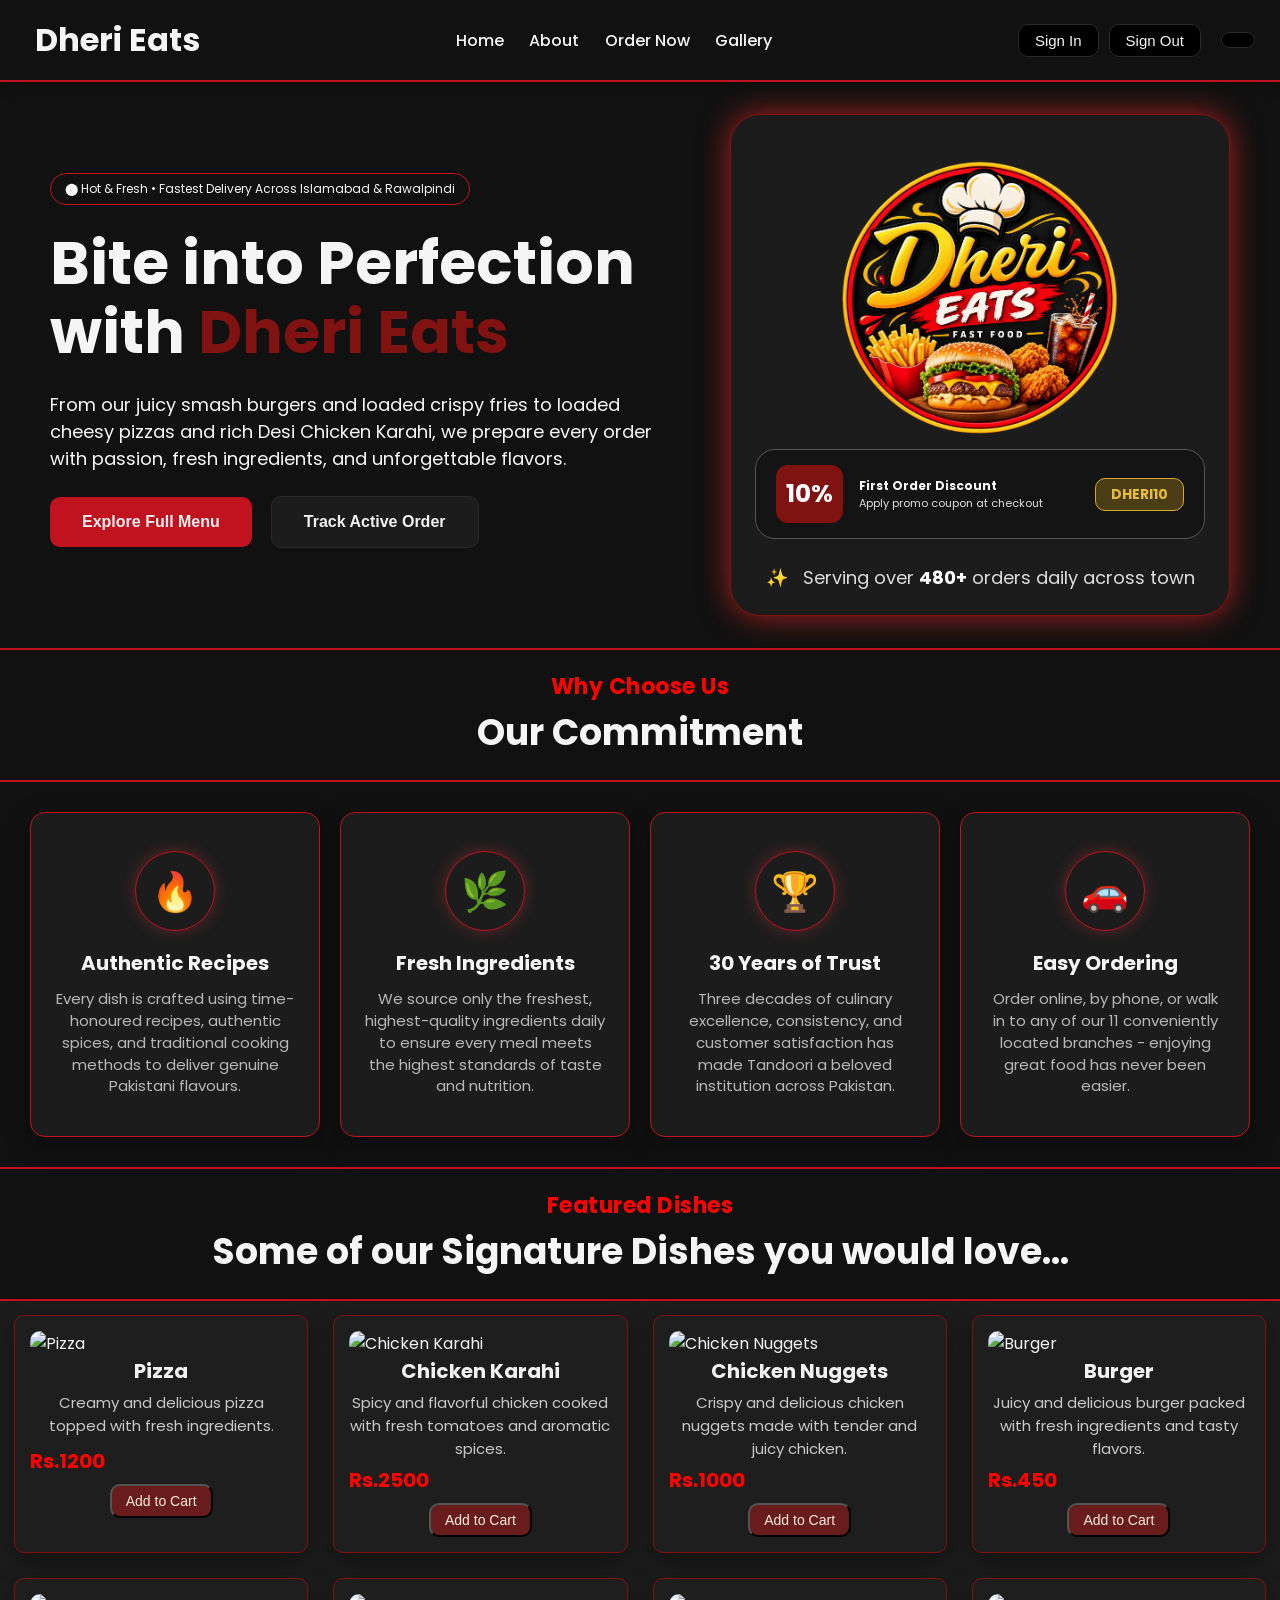
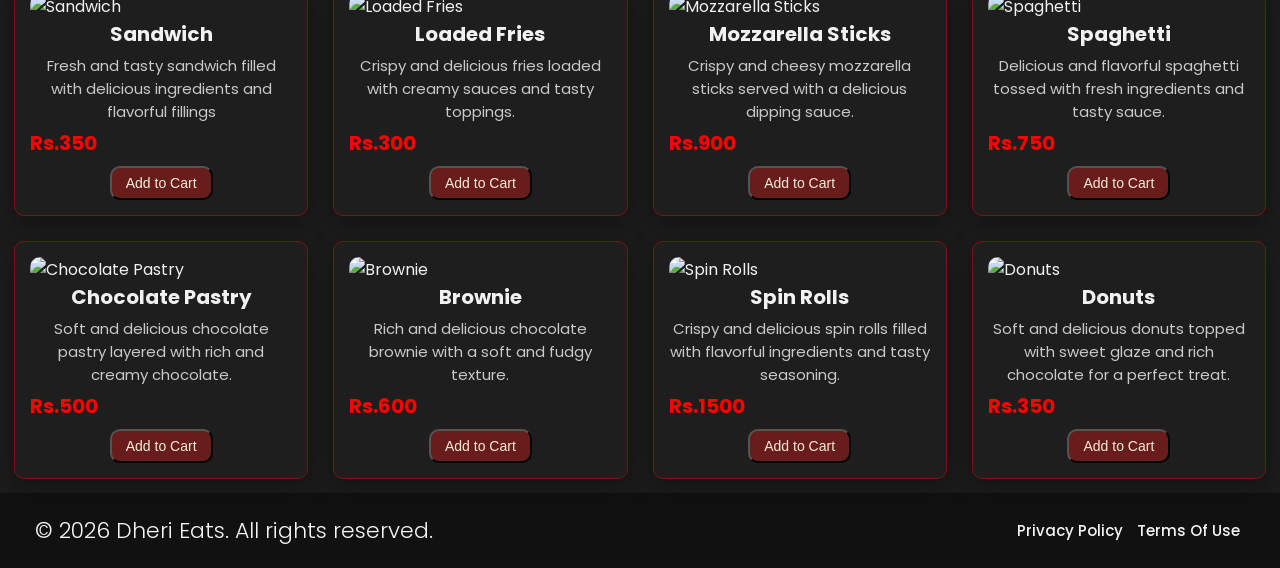
==== commit 2838806e: "add nav links" ====
--- a/index.html
+++ b/index.html
@@ -17,9 +17,9 @@
         <nav>
             <h1 class="logo">Dheri Eats</h1>
             <ul class="nav-links" id="navLinks">
-                <li><a href="home.html">Home</a></li>
+                <li><a href="index.html">Home</a></li>
                 <li><a href="about.html">About</a></li>
-                <li><a href="#">Order Now</a></li>
+                <li><a href="index.html#Container">Order Now</a></li>
                 <li><a href="#">Gallery</a></li>
             </ul>
             <div class="nav-buttons">
--- a/index.css
+++ b/index.css
@@ -85,47 +85,6 @@
 nav button:hover{
     background-color: #241f20;
     transform: scale(1.06);
-}
-.menu-btn{
-    display: none;
-    flex-direction: column;
-    align-items: center;
-    justify-content: center;
-    gap: clamp(3px, 0.8vw, 5px);
-    width: clamp(34px, 5vw, 42px);
-    height: clamp(34px, 5vw, 42px);
-    padding: 0;
-    background-color: black;
-    border: 1px solid #2a2a2a;
-    border-radius: 10px;
-    cursor: pointer;
-    flex-shrink: 0;
-    transition: background-color 0.2s ease, transform 0.2s ease;
-}
-.menu-btn span{
-    display: block;
-    width: clamp(16px, 2.4vw, 20px);
-    height: 2px;
-    background-color: #F5F5F5;
-    border-radius: 2px;
-    transition: transform 0.2s ease, opacity 0.2s ease, background-color 0.2s ease;
-}
-.menu-btn:hover{
-    background-color: #241f20;
-    transform: scale(1.06);
-}
-.menu-btn:hover span{
-    background-color: #E63946;
-}
-/* Hamburger -> X animation when open */
-.menu-btn.open span:nth-child(1){
-    transform: translateY(6px) rotate(45deg);
-}
-.menu-btn.open span:nth-child(2){
-    opacity: 0;
-}
-.menu-btn.open span:nth-child(3){
-    transform: translateY(-6px) rotate(-45deg);
 }
 /*........hero section..................*/
 .hero{
@@ -291,7 +250,7 @@
     border-top: 2px solid #C1121F;
 }
 .hi h2 {
-    color: #E63946;
+    color: #ff0000;
     margin-bottom: 2px;
     font-size: clamp(16px, 2.6vw, 22px);
     letter-spacing: 0.5px;
@@ -388,7 +347,7 @@
     text-align: center;
 }
 .pro h4{
-    color: #E63946;
+    color: #ff0000;
     font-size: clamp(13px, 1.6vw, 20px);
     font-weight: bold;
     padding-top:5px;
